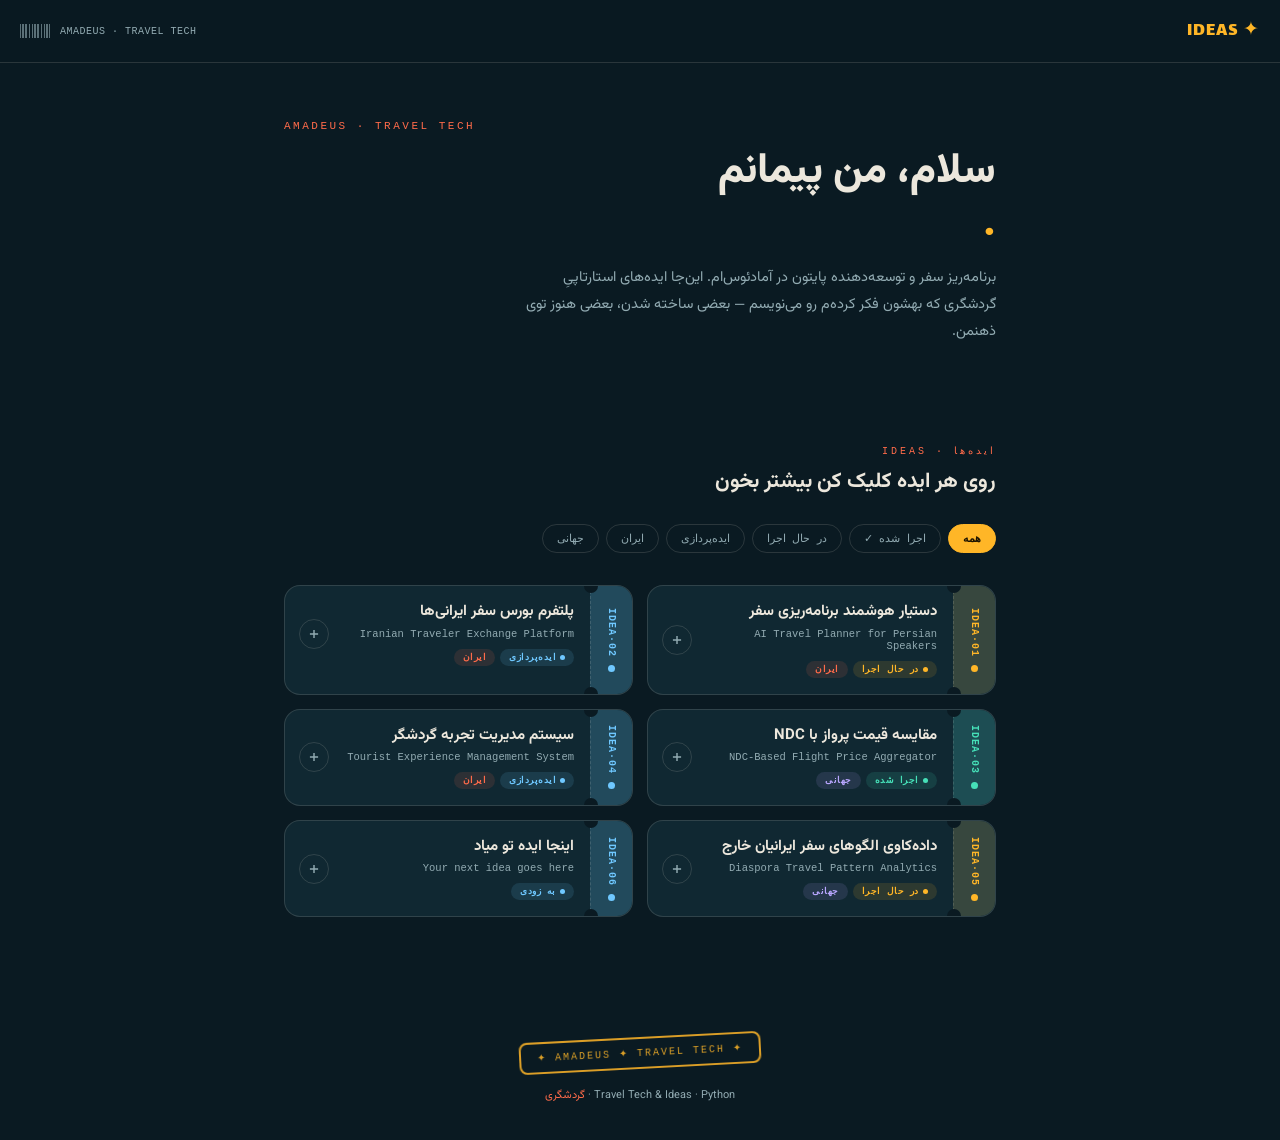
==== Peyman-redesigned.html @ 074d9f79 "Add files via upload" ====
<!DOCTYPE html>
<html lang="fa" dir="rtl">
<head>
<meta charset="UTF-8">
<meta name="viewport" content="width=device-width, initial-scale=1.0">
<title>ایده‌های گردشگری | Travel Ideas</title>
<link rel="preconnect" href="https://fonts.bunny.net">
<link href="https://fonts.bunny.net/css?family=vazirmatn:300,400,500,600,700,800,900|lalezar:400|jetbrains-mono:400,500,600,700" rel="stylesheet">
<style>
  *, *::before, *::after { box-sizing: border-box; margin: 0; padding: 0; }

  :root {
    /* ── color tokens ── */
    --ink:        #0A1A22;   /* page base — deep teal-ink, not black */
    --ink-2:      #102832;   /* card / panel surface */
    --ink-3:      #163542;   /* raised surface — ticker, stub */
    --paper:      #F2ECDC;   /* ticket-stub paper accent */
    --paper-ink:  #1C2A22;   /* text on paper */
    --amber:      #FFB627;   /* primary accent — FIDS amber */
    --coral:      #FF6B4A;   /* secondary accent — sunset coral */
    --mint:       #46E0B8;   /* status: live */
    --sky:        #6FC8FF;   /* status: idea */
    --lavender:   #B9A6FF;   /* geo: global */
    --text:       #ECE7DC;   /* primary text on dark */
    --muted:      #92ABB2;   /* secondary text on dark — AA-safe */
    --line:       rgba(236,231,220,0.14);
    --line-soft:  rgba(236,231,220,0.07);
  }

  html { scroll-behavior: smooth; }
  body {
    background: var(--ink);
    color: var(--text);
    font-family: 'Vazirmatn', Tahoma, 'Segoe UI', sans-serif;
    min-height: 100vh;
    overflow-x: hidden;
  }
  ::selection { background: var(--amber); color: #1C1300; }

  :focus-visible { outline: 2px solid var(--amber); outline-offset: 3px; border-radius: 4px; }

  .mono { font-family: 'JetBrains Mono', monospace; direction: ltr; unicode-bidi: isolate; }
  .stamp-font { font-family: 'Lalezar', sans-serif; }

  .wrap { max-width: 760px; margin: 0 auto; }

  /* ───────────────────── NAV ───────────────────── */
  nav {
    position: fixed; top: 0; left: 0; right: 0; z-index: 100;
    padding: 16px 20px;
    display: flex; justify-content: space-between; align-items: center;
    background: rgba(10,26,34,0.82);
    backdrop-filter: blur(14px);
    border-bottom: 1px solid var(--line);
  }
  .nav-logo {
    font-family: 'Lalezar', sans-serif;
    font-size: 19px;
    letter-spacing: 1px;
    color: var(--amber);
    display: flex; align-items: center; gap: 8px;
  }
  .nav-right { display: flex; align-items: center; gap: 10px; }
  .nav-role {
    font-family: 'JetBrains Mono', monospace;
    font-size: 10px;
    color: var(--muted);
    letter-spacing: 0.5px;
    direction: ltr;
  }
  .barcode {
    width: 30px; height: 14px;
    background-image: repeating-linear-gradient(90deg,
      var(--muted) 0 1px, transparent 1px 2px,
      var(--muted) 2px 4px, transparent 4px 5px,
      var(--muted) 5px 7px, transparent 7px 9px,
      var(--muted) 9px 10px, transparent 10px 12px);
    opacity: 0.6;
  }

  /* ───────────────────── HERO ───────────────────── */
  .hero { padding: 90px 20px 36px; position: relative; }

  .hero-eyebrow {
    font-size: 11px; letter-spacing: 2.5px; color: var(--coral);
    margin-bottom: 14px; display: block; opacity: 0;
    animation: fade-up 0.5s ease forwards 0.05s;
  }

  .status-dot-live { display:inline-block; width:6px; height:6px; border-radius:50%; background: var(--mint); margin-inline-end: 5px; }
  .status-dot-pulse { animation: blink 1.3s ease infinite; }

  .hero-title {
    font-size: clamp(28px, 8vw, 42px);
    font-weight: 800;
    line-height: 1.25;
    margin-bottom: 14px;
  }
  .hero-title .line { display: block; overflow: hidden; }
  .hero-title .line span {
    display: block; opacity: 0; transform: translateY(60%);
    animation: slide-up 0.55s cubic-bezier(0.16,1,0.3,1) forwards 0.15s;
  }
  .hero-title .accent { color: var(--amber); }

  @keyframes slide-up { to { opacity: 1; transform: translateY(0); } }
  @keyframes fade-up { from { opacity: 0; transform: translateY(10px); } to { opacity: 1; transform: translateY(0); } }

  .hero-desc {
    font-size: 14.5px; color: var(--muted); line-height: 1.85;
    max-width: 480px;
    opacity: 0; animation: fade-up 0.55s ease forwards 0.35s;
  }

  @keyframes blink { 0%,100% { opacity: 1; } 50% { opacity: 0.25; } }

  /* ───────────────────── IDEAS SECTION ───────────────────── */
  .ideas-section { padding: 50px 20px 70px; }
  .section-header { margin-bottom: 26px; }
  .section-eyebrow { font-family: 'JetBrains Mono', monospace; font-size: 10px; letter-spacing: 3px; color: var(--coral); text-transform: uppercase; margin-bottom: 8px; }
  .section-title { font-size: 21px; font-weight: 700; }

  .filter-tabs { display: flex; gap: 7px; margin-bottom: 26px; overflow-x: auto; padding-bottom: 6px; scrollbar-width: none; }
  .filter-tabs::-webkit-scrollbar { display: none; }
  .filter-tab {
    font-family: 'JetBrains Mono', monospace; font-size: 11px; padding: 7px 14px;
    border-radius: 100px; border: 1px solid var(--line); color: var(--muted);
    background: transparent; cursor: pointer; white-space: nowrap; transition: all 0.2s ease;
  }
  .filter-tab:hover { border-color: var(--amber); color: var(--text); }
  .filter-tab.active { background: var(--amber); border-color: var(--amber); color: #1C1300; font-weight: 600; }
  .filter-tab[data-filter="live"].active { background: var(--mint); border-color: var(--mint); color: #06251D; }
  .filter-tab[data-filter="wip"].active { background: var(--amber); border-color: var(--amber); color: #1C1300; }
  .filter-tab[data-filter="idea"].active { background: var(--sky); border-color: var(--sky); color: #07212F; }
  .filter-tab[data-filter="iran"].active { background: var(--coral); border-color: var(--coral); color: #2A0D04; }
  .filter-tab[data-filter="global"].active { background: var(--lavender); border-color: var(--lavender); color: #1C1233; }

  .ideas-list { display: flex; flex-direction: column; gap: 14px; }

  /* ── boarding-pass idea card ── */
  .idea-card {
    --status-color: var(--sky);
    display: flex;
    background: var(--ink-2);
    border: 1px solid var(--line);
    border-radius: 16px;
    overflow: hidden;
    transition: border-color 0.25s ease, transform 0.25s ease, box-shadow 0.25s ease;
  }
  .idea-card[data-status="live"] { --status-color: var(--mint); }
  .idea-card[data-status="wip"]  { --status-color: var(--amber); }
  .idea-card[data-status="idea"] { --status-color: var(--sky); }

  .idea-card:hover { border-color: var(--status-color); transform: translateY(-2px); box-shadow: 0 10px 28px -14px rgba(0,0,0,0.55); }
  .idea-card.open { border-color: var(--status-color); }

  .idea-stub {
    flex: 0 0 42px;
    background: color-mix(in srgb, var(--status-color) 14%, var(--ink-3));
    display: flex; flex-direction: column; align-items: center; justify-content: center; gap: 8px;
    position: relative;
    border-inline-end: 1px dashed var(--line);
  }
  .idea-stub::before, .idea-stub::after {
    content: ""; position: absolute; inset-inline-end: -7px; width: 14px; height: 14px;
    background: var(--ink); border-radius: 50%;
  }
  .idea-stub::before { top: -7px; }
  .idea-stub::after { bottom: -7px; }
  .stub-code {
    font-family: 'JetBrains Mono', monospace; font-size: 10px; font-weight: 600;
    color: var(--status-color); writing-mode: vertical-rl; text-orientation: mixed;
    letter-spacing: 1px;
  }
  .stub-dot { width: 7px; height: 7px; border-radius: 50%; background: var(--status-color); flex-shrink: 0; }
  .stub-dot.pulse { animation: blink 1.2s ease infinite; }

  .idea-main { flex: 1; min-width: 0; }
  .idea-header { padding: 16px 16px 16px 14px; display: flex; align-items: center; gap: 12px; cursor: pointer; user-select: none; }
  .idea-meta { flex: 1; min-width: 0; }
  .idea-title { font-size: 15px; font-weight: 700; line-height: 1.35; margin-bottom: 5px; }
  .idea-title-en { font-family: 'JetBrains Mono', monospace; font-size: 10.5px; color: var(--muted); }
  .idea-badges { display: flex; flex-wrap: wrap; gap: 5px; margin-top: 9px; }

  .badge {
    display: inline-flex; align-items: center; gap: 4px;
    font-family: 'JetBrains Mono', monospace; font-size: 9px; letter-spacing: 0.5px;
    padding: 3px 9px; border-radius: 100px; font-weight: 600; text-transform: uppercase;
  }
  .badge-dot { width: 5px; height: 5px; border-radius: 50%; display: inline-block; }
  .badge-live { background: rgba(70,224,184,0.12); color: var(--mint); }
  .badge-live .badge-dot { background: var(--mint); }
  .badge-wip { background: rgba(255,182,39,0.12); color: var(--amber); }
  .badge-wip .badge-dot { background: var(--amber); animation: blink 1s ease infinite; }
  .badge-idea { background: rgba(111,200,255,0.12); color: var(--sky); }
  .badge-idea .badge-dot { background: var(--sky); }
  .badge-iran { background: rgba(255,107,74,0.12); color: var(--coral); }
  .badge-global { background: rgba(185,166,255,0.12); color: var(--lavender); }

  .idea-toggle {
    width: 30px; height: 30px; border-radius: 50%;
    border: 1px solid var(--line); display: flex; align-items: center; justify-content: center;
    flex-shrink: 0; transition: all 0.3s ease; color: var(--muted);
  }
  .idea-card.open .idea-toggle { background: var(--status-color); border-color: var(--status-color); color: #0A1A22; transform: rotate(45deg); }
  .idea-toggle svg { width: 14px; height: 14px; }

  .idea-body { display: grid; grid-template-rows: 0fr; transition: grid-template-rows 0.4s cubic-bezier(0.16,1,0.3,1); }
  .idea-body.open { grid-template-rows: 1fr; }
  .idea-body-inner { overflow: hidden; min-height: 0; padding: 0 16px 0 14px; }
  .idea-body.open .idea-body-inner { padding-bottom: 20px; padding-top: 16px; border-top: 1px solid var(--line-soft); }
  .idea-body-text { font-size: 13.5px; line-height: 1.85; color: rgba(236,231,220,0.82); margin-bottom: 13px; }
  .idea-body-en {
    font-family: 'JetBrains Mono', monospace; font-size: 11.5px; color: var(--muted); line-height: 1.7;
    padding-top: 12px; border-top: 1px solid var(--line-soft); direction: ltr; text-align: left;
  }

  /* ───────────────────── FOOTER ───────────────────── */
  footer { padding: 50px 24px 40px; text-align: center; }
  .stamp {
    display: inline-flex; align-items: center; gap: 8px;
    border: 2px solid var(--amber); border-radius: 8px;
    padding: 8px 16px; transform: rotate(-3deg);
    font-family: 'JetBrains Mono', monospace; font-size: 10px; letter-spacing: 2px;
    color: var(--amber); text-transform: uppercase; margin-bottom: 18px;
    opacity: 0.85;
  }
  .footer-line { font-size: 11px; color: var(--muted); }
  .footer-accent { color: var(--coral); }

  @media (prefers-reduced-motion: reduce) {
    *, *::before, *::after { animation-duration: 0.01ms !important; animation-iteration-count: 1 !important; }
  }

  /* ───────────────────── DESKTOP ───────────────────── */
  @media (min-width: 760px) {
    .hero, .ideas-section { padding-left: 0; padding-right: 0; }
    .hero { padding: 120px 0 50px; }
    .hero .wrap, .ideas-section .wrap { padding: 0 24px; }
    .ideas-list { display: grid; grid-template-columns: 1fr 1fr; gap: 14px; }
  }
</style>
</head>
<body>

<nav>
  <div class="nav-logo">✦ IDEAS</div>
  <div class="nav-right">
    <span class="nav-role">AMADEUS · TRAVEL TECH</span>
    <span class="barcode"></span>
  </div>
</nav>

<section class="hero">
  <div class="wrap">

    <span class="hero-eyebrow mono">AMADEUS · TRAVEL TECH</span>

    <h1 class="hero-title">
      <div class="line"><span>سلام، من پیمانم<span class="accent">.</span></span></div>
    </h1>

    <p class="hero-desc">برنامه‌ریز سفر و توسعه‌دهنده پایتون در آمادئوس‌ام. این‌جا ایده‌های استارتاپیِ گردشگری که بهشون فکر کرده‌م رو می‌نویسم — بعضی ساخته شدن، بعضی هنوز توی ذهنمن.</p>

  </div>
</section>

<section class="ideas-section">
  <div class="wrap">
    <div class="section-header">
      <div class="section-eyebrow">ایده‌ها · Ideas</div>
      <h2 class="section-title">روی هر ایده کلیک کن بیشتر بخون</h2>
    </div>

    <div class="filter-tabs">
      <button class="filter-tab active" data-filter="all" onclick="filterIdeas('all', this)">همه</button>
      <button class="filter-tab" data-filter="live" onclick="filterIdeas('live', this)">اجرا شده ✓</button>
      <button class="filter-tab" data-filter="wip" onclick="filterIdeas('wip', this)">در حال اجرا</button>
      <button class="filter-tab" data-filter="idea" onclick="filterIdeas('idea', this)">ایده‌پردازی</button>
      <button class="filter-tab" data-filter="iran" onclick="filterIdeas('iran', this)">ایران</button>
      <button class="filter-tab" data-filter="global" onclick="filterIdeas('global', this)">جهانی</button>
    </div>

    <div class="ideas-list" id="ideas-list">

      <div class="idea-card" data-status="wip" data-geo="iran">
        <div class="idea-stub"><span class="stub-code mono">IDEA·01</span><span class="stub-dot pulse"></span></div>
        <div class="idea-main">
          <div class="idea-header" onclick="toggleCard(this.parentElement.parentElement)">
            <div class="idea-meta">
              <div class="idea-title">دستیار هوشمند برنامه‌ریزی سفر</div>
              <div class="idea-title-en">AI Travel Planner for Persian Speakers</div>
              <div class="idea-badges">
                <span class="badge badge-wip"><span class="badge-dot"></span>در حال اجرا</span>
                <span class="badge badge-iran">ایران</span>
              </div>
            </div>
            <div class="idea-toggle">
              <svg viewBox="0 0 24 24" fill="none" stroke="currentColor" stroke-width="2.5">
                <line x1="12" y1="5" x2="12" y2="19"/><line x1="5" y1="12" x2="19" y2="12"/>
              </svg>
            </div>
          </div>
          <div class="idea-body">
            <div class="idea-body-inner">
              <p class="idea-body-text">یه چت‌بات فارسی که با استفاده از Amadeus API و مدل‌های زبانی بزرگ، برنامه سفر شخصی‌سازی‌شده میده. کاربر بگه «یه هفته اروپا با بودجه متوسط» — سیستم بلیط، هتل، و اکتیویتی رو پیشنهاد میده.</p>
              <p class="idea-body-en">A Persian-language AI travel assistant leveraging Amadeus APIs + LLMs. User inputs trip intent in natural language; system returns full itinerary with flights, hotels, and activities. Core stack: Python, FastAPI, Claude/GPT, Amadeus Travel SDK.</p>
            </div>
          </div>
        </div>
      </div>

      <div class="idea-card" data-status="idea" data-geo="iran">
        <div class="idea-stub"><span class="stub-code mono">IDEA·02</span><span class="stub-dot"></span></div>
        <div class="idea-main">
          <div class="idea-header" onclick="toggleCard(this.parentElement.parentElement)">
            <div class="idea-meta">
              <div class="idea-title">پلتفرم بورس سفر ایرانی‌ها</div>
              <div class="idea-title-en">Iranian Traveler Exchange Platform</div>
              <div class="idea-badges">
                <span class="badge badge-idea"><span class="badge-dot"></span>ایده‌پردازی</span>
                <span class="badge badge-iran">ایران</span>
              </div>
            </div>
            <div class="idea-toggle">
              <svg viewBox="0 0 24 24" fill="none" stroke="currentColor" stroke-width="2.5">
                <line x1="12" y1="5" x2="12" y2="19"/><line x1="5" y1="12" x2="19" y2="12"/>
              </svg>
            </div>
          </div>
          <div class="idea-body">
            <div class="idea-body-inner">
              <p class="idea-body-text">مارکت‌پلیسی که مسافرین ایرانی بتونن بلیط، هتل، یا تور نیمه‌کاره‌شون رو به هم بفروشن. مثل دیوار برای سفر — با سیستم اعتبارسنجی و پرداخت امن داخلی.</p>
              <p class="idea-body-en">A peer-to-peer travel exchange where Iranian travelers can resell unused bookings — flights, hotels, tour packages — to other users. Think "Viagogo for Iranian travel" with verified listings and escrow-style payments.</p>
            </div>
          </div>
        </div>
      </div>

      <div class="idea-card" data-status="live" data-geo="global">
        <div class="idea-stub"><span class="stub-code mono">IDEA·03</span><span class="stub-dot"></span></div>
        <div class="idea-main">
          <div class="idea-header" onclick="toggleCard(this.parentElement.parentElement)">
            <div class="idea-meta">
              <div class="idea-title">مقایسه قیمت پرواز با NDC</div>
              <div class="idea-title-en">NDC-Based Flight Price Aggregator</div>
              <div class="idea-badges">
                <span class="badge badge-live"><span class="badge-dot"></span>اجرا شده</span>
                <span class="badge badge-global">جهانی</span>
              </div>
            </div>
            <div class="idea-toggle">
              <svg viewBox="0 0 24 24" fill="none" stroke="currentColor" stroke-width="2.5">
                <line x1="12" y1="5" x2="12" y2="19"/><line x1="5" y1="12" x2="19" y2="12"/>
              </svg>
            </div>
          </div>
          <div class="idea-body">
            <div class="idea-body-inner">
              <p class="idea-body-text">موتور جستجوی پرواز که از NDC مستقیماً با ایرلاین‌ها ارتباط میگیره و قیمت‌های اکسکلوسیو نشون میده که در GDS سنتی نیستن. نمونه‌های مشابه: Dohop، Kiwi.com</p>
              <p class="idea-body-en">A flight search engine using IATA NDC standard to connect directly with airlines, surfacing exclusive fares unavailable in traditional GDS channels. This model is live globally — companies like Dohop and Kiwi already operate here. The opportunity: build for underserved markets.</p>
            </div>
          </div>
        </div>
      </div>

      <div class="idea-card" data-status="idea" data-geo="iran">
        <div class="idea-stub"><span class="stub-code mono">IDEA·04</span><span class="stub-dot"></span></div>
        <div class="idea-main">
          <div class="idea-header" onclick="toggleCard(this.parentElement.parentElement)">
            <div class="idea-meta">
              <div class="idea-title">سیستم مدیریت تجربه گردشگر</div>
              <div class="idea-title-en">Tourist Experience Management System</div>
              <div class="idea-badges">
                <span class="badge badge-idea"><span class="badge-dot"></span>ایده‌پردازی</span>
                <span class="badge badge-iran">ایران</span>
              </div>
            </div>
            <div class="idea-toggle">
              <svg viewBox="0 0 24 24" fill="none" stroke="currentColor" stroke-width="2.5">
                <line x1="12" y1="5" x2="12" y2="19"/><line x1="5" y1="12" x2="19" y2="12"/>
              </svg>
            </div>
          </div>
          <div class="idea-body">
            <div class="idea-body-inner">
              <p class="idea-body-text">یه SaaS برای هتل‌ها و اقامتگاه‌های ایرانی که بتونن چرخه کامل مهمان رو مدیریت کنن: pre-arrival، check-in دیجیتال، در طول اقامت، و post-stay. با داشبورد تحلیل رضایت.</p>
              <p class="idea-body-en">SaaS platform for Iranian hotels and boutique stays: digital pre-arrival communication, contactless check-in, in-stay service requests via QR, and automated post-stay NPS collection. Stack: Python Django + React + WhatsApp Business API.</p>
            </div>
          </div>
        </div>
      </div>

      <div class="idea-card" data-status="wip" data-geo="global">
        <div class="idea-stub"><span class="stub-code mono">IDEA·05</span><span class="stub-dot pulse"></span></div>
        <div class="idea-main">
          <div class="idea-header" onclick="toggleCard(this.parentElement.parentElement)">
            <div class="idea-meta">
              <div class="idea-title">داده‌کاوی الگوهای سفر ایرانیان خارج</div>
              <div class="idea-title-en">Diaspora Travel Pattern Analytics</div>
              <div class="idea-badges">
                <span class="badge badge-wip"><span class="badge-dot"></span>در حال اجرا</span>
                <span class="badge badge-global">جهانی</span>
              </div>
            </div>
            <div class="idea-toggle">
              <svg viewBox="0 0 24 24" fill="none" stroke="currentColor" stroke-width="2.5">
                <line x1="12" y1="5" x2="12" y2="19"/><line x1="5" y1="12" x2="19" y2="12"/>
              </svg>
            </div>
          </div>
          <div class="idea-body">
            <div class="idea-body-inner">
              <p class="idea-body-text">تحلیل داده سفر ایرانیان مقیم خارج برای شناخت الگوهای بازگشت، مقصدهای محبوب، و فصل‌های پیک. این داده می‌تونه به ایرلاین‌ها و آژانس‌ها برای قیمت‌گذاری هدفمند کمک کنه.</p>
              <p class="idea-body-en">Mining anonymized booking and search data to map travel behaviors of the Iranian diaspora (3M+ in US/EU/Canada). Key insights: reunion travel patterns, optimal route bundling, price sensitivity curves. Built in Python: pandas, scikit-learn, Amadeus Analytics APIs.</p>
            </div>
          </div>
        </div>
      </div>

      <div class="idea-card" data-status="idea" data-geo="iran">
        <div class="idea-stub"><span class="stub-code mono">IDEA·06</span><span class="stub-dot"></span></div>
        <div class="idea-main">
          <div class="idea-header" onclick="toggleCard(this.parentElement.parentElement)">
            <div class="idea-meta">
              <div class="idea-title">اینجا ایده تو میاد</div>
              <div class="idea-title-en">Your next idea goes here</div>
              <div class="idea-badges">
                <span class="badge badge-idea"><span class="badge-dot"></span>به زودی</span>
              </div>
            </div>
            <div class="idea-toggle">
              <svg viewBox="0 0 24 24" fill="none" stroke="currentColor" stroke-width="2.5">
                <line x1="12" y1="5" x2="12" y2="19"/><line x1="5" y1="12" x2="19" y2="12"/>
              </svg>
            </div>
          </div>
          <div class="idea-body">
            <div class="idea-body-inner">
              <p class="idea-body-text">این کارت یه placeholder هست. هر ایده جدیدی که داری می‌تونی اضافه کنی. طراحی برای اسکیل کردن ساخته شده — فقط یه کارت جدید اضافه کن.</p>
              <p class="idea-body-en">Placeholder for your next idea. The design is built to scale — just duplicate a card block and update the content. No frameworks, no build tools, pure HTML/CSS/JS.</p>
            </div>
          </div>
        </div>
      </div>

    </div>
  </div>
</section>

<footer>
  <div class="stamp">✦ AMADEUS ✦ TRAVEL TECH ✦</div>
  <div class="footer-line">Travel Tech &amp; Ideas · Python · <span class="footer-accent">گردشگری</span></div>
</footer>

<script>
  function toggleCard(card) {
    const body = card.querySelector('.idea-body');
    const isOpen = card.classList.contains('open');
    document.querySelectorAll('.idea-card').forEach(c => {
      c.classList.remove('open');
      c.querySelector('.idea-body').classList.remove('open');
    });
    if (!isOpen) {
      card.classList.add('open');
      body.classList.add('open');
    }
  }

  function filterIdeas(filter, btn) {
    document.querySelectorAll('.filter-tab').forEach(t => t.classList.remove('active'));
    btn.classList.add('active');

    document.querySelectorAll('.idea-card').forEach(card => {
      const status = card.dataset.status;
      const geo = card.dataset.geo;
      let show = true;
      if (filter === 'live') show = status === 'live';
      else if (filter === 'wip') show = status === 'wip';
      else if (filter === 'idea') show = status === 'idea';
      else if (filter === 'iran') show = geo === 'iran';
      else if (filter === 'global') show = geo === 'global';

      card.style.display = show ? '' : 'none';
      card.classList.remove('open');
      card.querySelector('.idea-body').classList.remove('open');
    });
  }
</script>
</body>
</html>
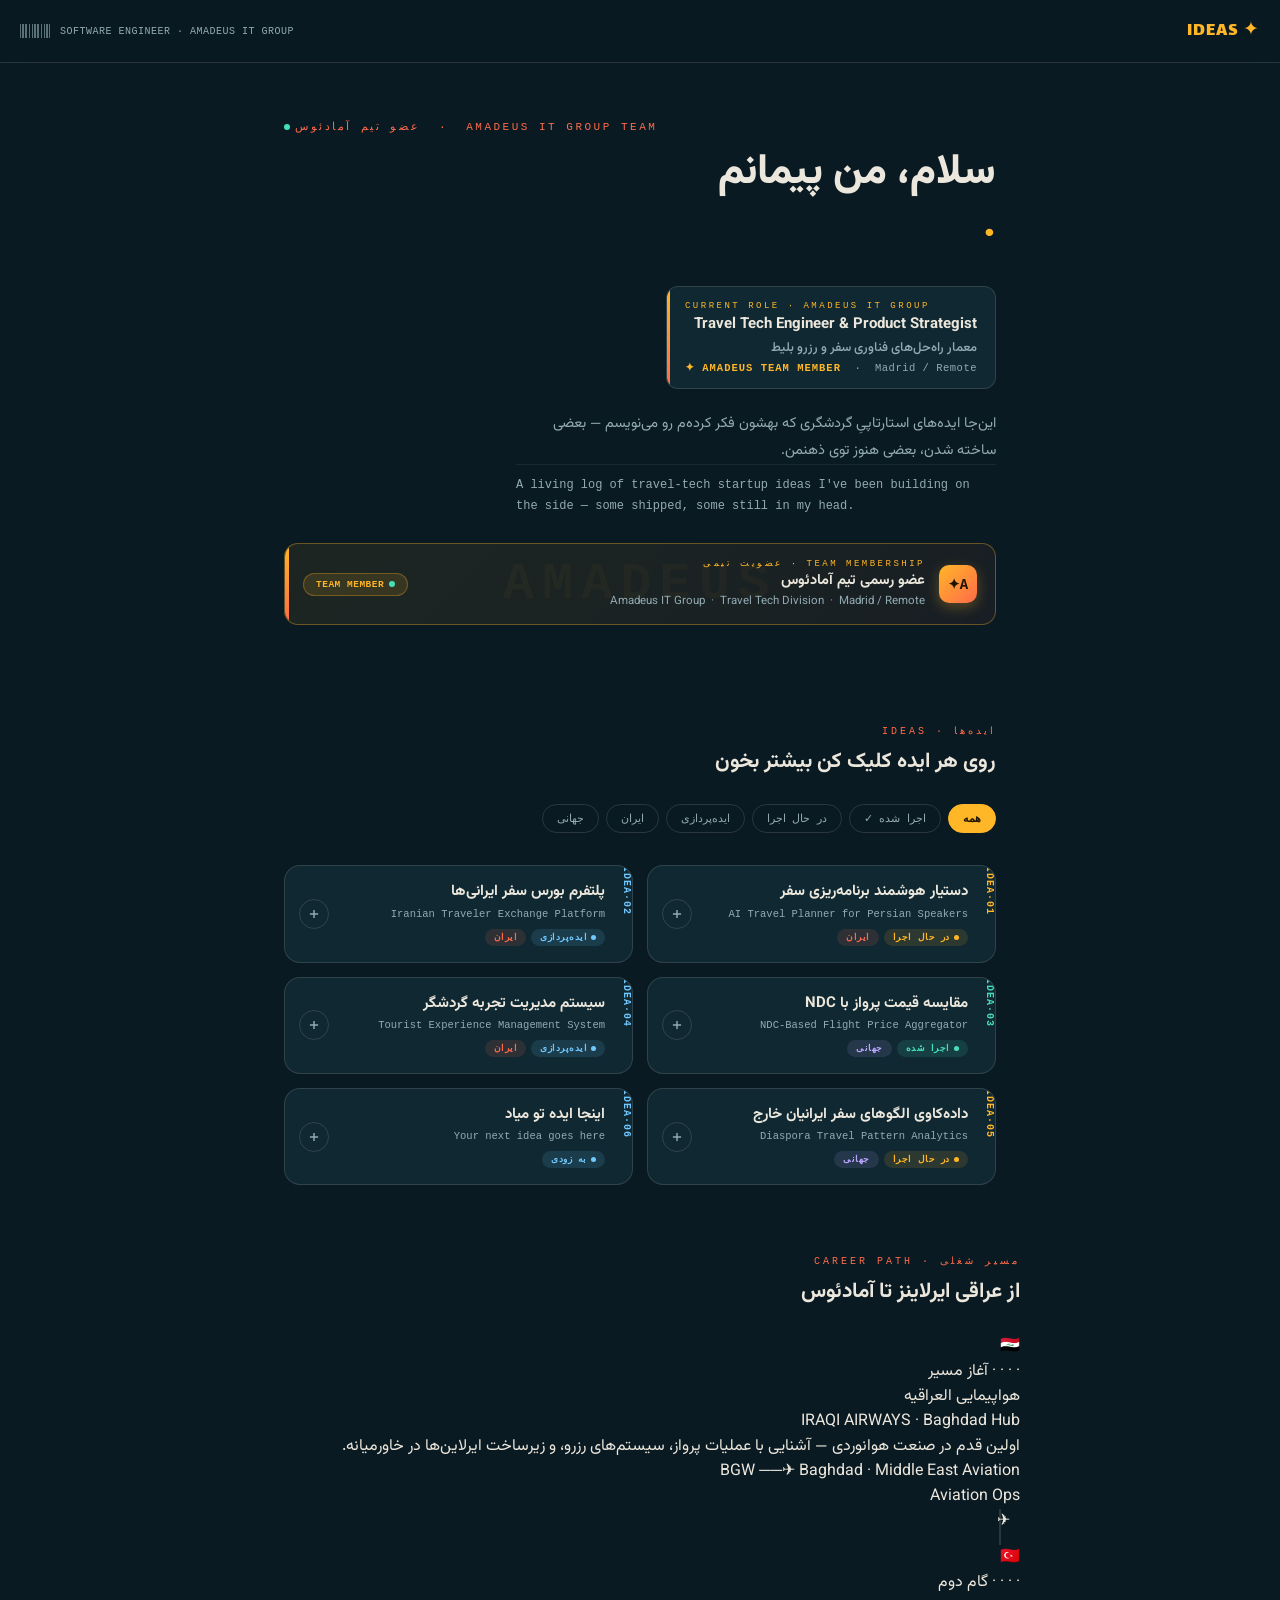
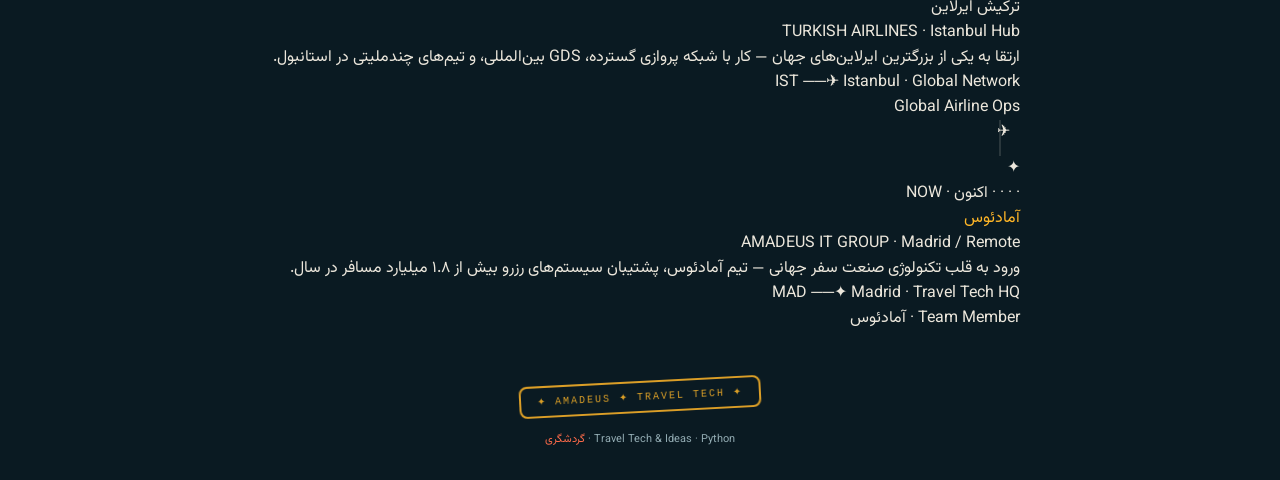
==== commit c23bab51: "Add files via upload" ====
--- a/Peyman-redesigned.html
+++ b/Peyman-redesigned.html
@@ -154,7 +154,119 @@
   .idea-card:hover { border-color: var(--status-color); transform: translateY(-2px); box-shadow: 0 10px 28px -14px rgba(0,0,0,0.55); }
   .idea-card.open { border-color: var(--status-color); }
 
-  .idea-stub {
+  .hero-role-card {
+    margin: 20px 0 22px;
+    display: inline-flex;
+    opacity: 0; animation: fade-up 0.55s ease forwards 0.25s;
+  }
+  .hero-role-inner {
+    border: 1px solid var(--line);
+    background: var(--ink-2);
+    border-radius: 12px;
+    padding: 14px 18px;
+    display: flex; flex-direction: column; gap: 4px;
+    position: relative;
+    overflow: hidden;
+  }
+  .hero-role-inner::before {
+    content: '';
+    position: absolute; left: 0; top: 0; bottom: 0; width: 3px;
+    background: linear-gradient(180deg, var(--amber), var(--coral));
+    border-radius: 3px 0 0 3px;
+  }
+  .hero-role-label {
+    font-size: 9px; letter-spacing: 2.5px; color: var(--amber); text-transform: uppercase;
+  }
+  .hero-role-title {
+    font-size: 15px; font-weight: 700; color: var(--text); line-height: 1.3;
+  }
+  .hero-role-title-fa {
+    font-size: 13px; font-weight: 500; color: var(--muted); line-height: 1.4;
+  }
+  .hero-role-company {
+    font-size: 10.5px; color: var(--muted); letter-spacing: 0.5px;
+  }
+
+  .amadeus-badge {
+    color: var(--amber);
+    font-weight: 600;
+    letter-spacing: 1px;
+  }
+
+  /* ───────────────────── AMADEUS TEAM BANNER ───────────────────── */
+  .amadeus-team-banner {
+    margin: 26px 0 0;
+    opacity: 0; animation: fade-up 0.6s ease forwards 0.45s;
+  }
+  .amadeus-team-inner {
+    display: flex; align-items: center; gap: 14px;
+    background: linear-gradient(135deg, rgba(255,182,39,0.08) 0%, rgba(255,107,74,0.06) 100%);
+    border: 1px solid rgba(255,182,39,0.35);
+    border-radius: 14px;
+    padding: 14px 18px;
+    position: relative;
+    overflow: hidden;
+  }
+  .amadeus-team-inner::before {
+    content: '';
+    position: absolute; left: 0; top: 0; bottom: 0; width: 4px;
+    background: linear-gradient(180deg, var(--amber) 0%, var(--coral) 100%);
+    border-radius: 4px 0 0 4px;
+  }
+  .amadeus-team-inner::after {
+    content: 'AMADEUS';
+    position: absolute; left: 50%; top: 50%; transform: translate(-50%,-50%);
+    font-family: 'JetBrains Mono', monospace;
+    font-size: 52px; font-weight: 700; letter-spacing: 8px;
+    color: rgba(255,182,39,0.04);
+    pointer-events: none; white-space: nowrap;
+  }
+  .amadeus-logo-mark {
+    width: 38px; height: 38px; flex-shrink: 0;
+    background: linear-gradient(135deg, var(--amber), var(--coral));
+    border-radius: 10px;
+    display: flex; align-items: center; justify-content: center;
+    font-family: 'JetBrains Mono', monospace;
+    font-size: 14px; font-weight: 700; color: #1C1300;
+    box-shadow: 0 4px 14px rgba(255,182,39,0.3);
+    position: relative; z-index: 1;
+  }
+  .amadeus-team-text { flex: 1; position: relative; z-index: 1; }
+  .amadeus-team-label {
+    font-family: 'JetBrains Mono', monospace;
+    font-size: 9px; letter-spacing: 2.5px; color: var(--amber);
+    text-transform: uppercase; margin-bottom: 3px;
+  }
+  .amadeus-team-title {
+    font-size: 14.5px; font-weight: 700; color: var(--text); line-height: 1.3;
+  }
+  .amadeus-team-subtitle {
+    font-size: 11.5px; color: var(--muted); margin-top: 2px; line-height: 1.5;
+  }
+  .amadeus-team-pill {
+    flex-shrink: 0; position: relative; z-index: 1;
+    display: inline-flex; align-items: center; gap: 5px;
+    background: rgba(255,182,39,0.12);
+    border: 1px solid rgba(255,182,39,0.3);
+    border-radius: 100px;
+    padding: 5px 12px;
+    font-family: 'JetBrains Mono', monospace;
+    font-size: 9.5px; font-weight: 600; color: var(--amber);
+    letter-spacing: 0.5px;
+  }
+  .amadeus-team-pill-dot {
+    width: 6px; height: 6px; border-radius: 50%;
+    background: var(--mint);
+    animation: blink 1.4s ease infinite;
+  }
+  .desc-en {
+    display: block;
+    font-family: 'JetBrains Mono', monospace; font-size: 12px; color: var(--muted);
+    direction: ltr; text-align: left; line-height: 1.75;
+    border-top: 1px solid var(--line-soft); padding-top: 10px;
+  }
+
+
     flex: 0 0 42px;
     background: color-mix(in srgb, var(--status-color) 14%, var(--ink-3));
     display: flex; flex-direction: column; align-items: center; justify-content: center; gap: 8px;
@@ -215,6 +327,137 @@
     padding-top: 12px; border-top: 1px solid var(--line-soft); direction: ltr; text-align: left;
   }
 
+  /* ───────────────────── CAREER STRIP ───────────────────── */
+  .career-strip {
+    padding: 0 20px 32px;
+  }
+  .career-strip-inner {
+    background: var(--ink-2);
+    border: 1px solid var(--line);
+    border-radius: 16px;
+    padding: 18px 20px 16px;
+    position: relative;
+    overflow: hidden;
+  }
+  .career-strip-label {
+    font-family: 'JetBrains Mono', monospace;
+    font-size: 9px; letter-spacing: 2.5px; color: var(--muted);
+    text-transform: uppercase; margin-bottom: 14px;
+    display: flex; align-items: center; gap: 6px;
+  }
+  .career-strip-label::after {
+    content: ''; flex: 1; height: 1px; background: var(--line);
+  }
+
+  /* horizontal track */
+  .career-track {
+    display: flex;
+    align-items: center;
+    gap: 0;
+    position: relative;
+  }
+
+  /* stop node */
+  .career-stop {
+    display: flex; flex-direction: column; align-items: center; gap: 6px;
+    flex-shrink: 0;
+    opacity: 0; transform: translateY(8px);
+    transition: opacity 0.5s ease, transform 0.5s ease;
+  }
+  .career-stop.vis { opacity: 1; transform: translateY(0); }
+
+  .career-icon {
+    width: 36px; height: 36px;
+    border-radius: 10px;
+    display: flex; align-items: center; justify-content: center;
+    font-size: 15px; font-weight: 700;
+    font-family: 'JetBrains Mono', monospace;
+    border: 1.5px solid transparent;
+    flex-shrink: 0;
+  }
+  .ci-iq {
+    background: rgba(0,130,220,0.12);
+    border-color: rgba(0,130,220,0.3);
+    color: #6FC8FF;
+  }
+  .ci-tk {
+    background: rgba(210,30,45,0.12);
+    border-color: rgba(210,30,45,0.3);
+    color: #FF8095;
+  }
+  .ci-am {
+    background: rgba(255,182,39,0.14);
+    border-color: rgba(255,182,39,0.45);
+    color: var(--amber);
+    box-shadow: 0 0 14px rgba(255,182,39,0.2);
+    position: relative;
+  }
+  .ci-am::after {
+    content: '';
+    position: absolute; inset: -5px;
+    border-radius: 14px;
+    border: 1px solid rgba(255,182,39,0.25);
+    animation: pulse-ring 2s ease infinite;
+  }
+
+  .career-name {
+    font-size: 10px; font-weight: 700;
+    text-align: center; line-height: 1.3;
+    white-space: nowrap;
+  }
+  .career-code {
+    font-family: 'JetBrains Mono', monospace;
+    font-size: 8.5px; color: var(--muted);
+    text-align: center;
+  }
+
+  /* connector line with animated plane */
+  .career-connector {
+    flex: 1;
+    position: relative;
+    height: 2px;
+    margin: 0 4px;
+    margin-bottom: 28px; /* align with icon center */
+    background: var(--line);
+    overflow: visible;
+  }
+  .career-connector::before {
+    content: '';
+    position: absolute; inset: 0;
+    background: linear-gradient(90deg, rgba(255,182,39,0) 0%, rgba(255,182,39,0.4) 100%);
+    border-radius: 2px;
+  }
+  /* travelling plane on connector */
+  .conn-plane {
+    position: absolute;
+    top: 50%; transform: translateY(-50%);
+    font-size: 12px;
+    filter: drop-shadow(0 0 4px rgba(255,182,39,0.8));
+    animation: fly-right 2.2s ease-in-out infinite;
+    opacity: 0;
+    direction: ltr;
+  }
+  .conn-plane.go { opacity: 1; }
+  .career-connector:nth-of-type(1) .conn-plane { animation-delay: 0s; }
+  .career-connector:nth-of-type(2) .conn-plane { animation-delay: 1.1s; }
+
+  @keyframes fly-right {
+    0%   { left: 0%;   opacity: 0; }
+    8%   { opacity: 1; }
+    88%  { opacity: 1; }
+    100% { left: 100%; opacity: 0; }
+  }
+  @keyframes pulse-ring {
+    0%   { transform: scale(1);   opacity: 0.7; }
+    70%  { transform: scale(1.18); opacity: 0; }
+    100% { transform: scale(1.18); opacity: 0; }
+  }
+
+  @media (min-width: 760px) {
+    .career-strip { padding-left: 0; padding-right: 0; }
+    .career-strip .wrap { padding: 0 24px; }
+  }
+
   /* ───────────────────── FOOTER ───────────────────── */
   footer { padding: 50px 24px 40px; text-align: center; }
   .stamp {
@@ -246,7 +489,7 @@
 <nav>
   <div class="nav-logo">✦ IDEAS</div>
   <div class="nav-right">
-    <span class="nav-role">AMADEUS · TRAVEL TECH</span>
+    <span class="nav-role">SOFTWARE ENGINEER · AMADEUS IT GROUP</span>
     <span class="barcode"></span>
   </div>
 </nav>
@@ -254,13 +497,43 @@
 <section class="hero">
   <div class="wrap">
 
-    <span class="hero-eyebrow mono">AMADEUS · TRAVEL TECH</span>
+    <span class="hero-eyebrow mono"><span class="status-dot-live status-dot-pulse"></span>عضو تیم آمادئوس &nbsp;·&nbsp; AMADEUS IT GROUP TEAM</span>
 
     <h1 class="hero-title">
       <div class="line"><span>سلام، من پیمانم<span class="accent">.</span></span></div>
     </h1>
 
-    <p class="hero-desc">برنامه‌ریز سفر و توسعه‌دهنده پایتون در آمادئوس‌ام. این‌جا ایده‌های استارتاپیِ گردشگری که بهشون فکر کرده‌م رو می‌نویسم — بعضی ساخته شدن، بعضی هنوز توی ذهنمن.</p>
+    <div class="hero-role-card">
+      <div class="hero-role-inner">
+        <div class="hero-role-label mono">CURRENT ROLE · AMADEUS IT GROUP</div>
+        <div class="hero-role-title">Travel Tech Engineer & Product Strategist</div>
+        <div class="hero-role-title-fa">معمار راه‌حل‌های فناوری سفر و رزرو بلیط</div>
+        <div class="hero-role-company mono">
+          <span class="amadeus-badge">✦ AMADEUS TEAM MEMBER</span>
+          &nbsp;·&nbsp; Madrid / Remote
+        </div>
+      </div>
+    </div>
+
+    <p class="hero-desc">
+      <span class="desc-fa">این‌جا ایده‌های استارتاپیِ گردشگری که بهشون فکر کرده‌م رو می‌نویسم — بعضی ساخته شدن، بعضی هنوز توی ذهنمن.</span>
+      <span class="desc-en">A living log of travel-tech startup ideas I've been building on the side — some shipped, some still in my head.</span>
+    </p>
+
+    <div class="amadeus-team-banner">
+      <div class="amadeus-team-inner">
+        <div class="amadeus-logo-mark">A✦</div>
+        <div class="amadeus-team-text">
+          <div class="amadeus-team-label">Team Membership · عضویت تیمی</div>
+          <div class="amadeus-team-title">عضو رسمی تیم آمادئوس</div>
+          <div class="amadeus-team-subtitle">Amadeus IT Group &nbsp;·&nbsp; Travel Tech Division &nbsp;·&nbsp; Madrid / Remote</div>
+        </div>
+        <div class="amadeus-team-pill">
+          <span class="amadeus-team-pill-dot"></span>
+          TEAM MEMBER
+        </div>
+      </div>
+    </div>
 
   </div>
 </section>
@@ -441,6 +714,88 @@
               <p class="idea-body-en">Placeholder for your next idea. The design is built to scale — just duplicate a card block and update the content. No frameworks, no build tools, pure HTML/CSS/JS.</p>
             </div>
           </div>
+        </div>
+      </div>
+
+    </div>
+  </div>
+</section>
+
+<section class="career-section">
+  <div class="wrap">
+    <div class="section-header">
+      <div class="section-eyebrow">مسیر شغلی · Career Path</div>
+      <h2 class="section-title">از عراقی ایرلاینز تا آمادئوس</h2>
+    </div>
+
+    <div class="timeline-track" id="timeline-track">
+
+      <!-- ✈ Iraqi Airways -->
+      <div class="timeline-item" data-delay="0">
+        <div style="position:relative; width:40px; flex-shrink:0;">
+          <div class="timeline-node node-iraqi">🇮🇶</div>
+        </div>
+        <div class="timeline-content">
+          <span class="timeline-year">· · · · آغاز مسیر</span>
+          <div class="timeline-company">هواپیمایی العراقیه</div>
+          <span class="timeline-company-en">IRAQI AIRWAYS · Baghdad Hub</span>
+          <div class="timeline-role">اولین قدم در صنعت هوانوردی — آشنایی با عملیات پرواز، سیستم‌های رزرو، و زیرساخت ایرلاین‌ها در خاورمیانه.</div>
+          <div class="timeline-route">
+            <span class="route-city">BGW</span>
+            <span class="route-arrow">──✈</span>
+            <span>Baghdad · Middle East Aviation</span>
+          </div>
+          <span class="timeline-tag tag-iraqi"><span class="tag-dot"></span>Aviation Ops</span>
+        </div>
+      </div>
+
+      <!-- plane between 1→2 -->
+      <div style="position:relative; height:36px; margin-right:10px;">
+        <div style="position:absolute; right:9px; top:0; bottom:0; width:2px; background:var(--line);"></div>
+        <div class="plane-anim" id="plane1" style="animation-delay:0s;">✈</div>
+      </div>
+
+      <!-- ✈ Turkish Airlines -->
+      <div class="timeline-item" data-delay="200">
+        <div style="position:relative; width:40px; flex-shrink:0;">
+          <div class="timeline-node node-turkish">🇹🇷</div>
+        </div>
+        <div class="timeline-content">
+          <span class="timeline-year">· · · · گام دوم</span>
+          <div class="timeline-company">ترکیش ایرلاین</div>
+          <span class="timeline-company-en">TURKISH AIRLINES · Istanbul Hub</span>
+          <div class="timeline-role">ارتقا به یکی از بزرگترین ایرلاین‌های جهان — کار با شبکه پروازی گسترده، GDS بین‌المللی، و تیم‌های چندملیتی در استانبول.</div>
+          <div class="timeline-route">
+            <span class="route-city">IST</span>
+            <span class="route-arrow">──✈</span>
+            <span>Istanbul · Global Network</span>
+          </div>
+          <span class="timeline-tag tag-turkish"><span class="tag-dot"></span>Global Airline Ops</span>
+        </div>
+      </div>
+
+      <!-- plane between 2→3 -->
+      <div style="position:relative; height:36px; margin-right:10px;">
+        <div style="position:absolute; right:9px; top:0; bottom:0; width:2px; background:var(--line);"></div>
+        <div class="plane-anim" id="plane2" style="animation-delay:1.25s;">✈</div>
+      </div>
+
+      <!-- ✈ Amadeus -->
+      <div class="timeline-item" data-delay="400">
+        <div style="position:relative; width:40px; flex-shrink:0;">
+          <div class="timeline-node node-amadeus">✦</div>
+        </div>
+        <div class="timeline-content">
+          <span class="timeline-year">· · · · اکنون · NOW</span>
+          <div class="timeline-company" style="color:var(--amber);">آمادئوس</div>
+          <span class="timeline-company-en">AMADEUS IT GROUP · Madrid / Remote</span>
+          <div class="timeline-role">ورود به قلب تکنولوژی صنعت سفر جهانی — تیم آمادئوس، پشتیبان سیستم‌های رزرو بیش از ۱.۸ میلیارد مسافر در سال.</div>
+          <div class="timeline-route">
+            <span class="route-city">MAD</span>
+            <span class="route-arrow">──✦</span>
+            <span>Madrid · Travel Tech HQ</span>
+          </div>
+          <span class="timeline-tag tag-amadeus"><span class="tag-dot"></span>Team Member · آمادئوس</span>
         </div>
       </div>
 
@@ -486,6 +841,38 @@
       card.querySelector('.idea-body').classList.remove('open');
     });
   }
+
+  /* ── Timeline scroll-reveal ── */
+  const timelineItems = document.querySelectorAll('.timeline-item');
+  const planes = document.querySelectorAll('.plane-anim');
+
+  const revealObserver = new IntersectionObserver((entries) => {
+    entries.forEach(entry => {
+      if (entry.isIntersecting) {
+        const delay = parseInt(entry.target.dataset.delay || 0);
+        setTimeout(() => {
+          entry.target.classList.add('visible');
+        }, delay);
+        revealObserver.unobserve(entry.target);
+      }
+    });
+  }, { threshold: 0.15 });
+
+  timelineItems.forEach(item => revealObserver.observe(item));
+
+  /* activate plane animations when timeline section enters viewport */
+  const trackObserver = new IntersectionObserver((entries) => {
+    entries.forEach(entry => {
+      if (entry.isIntersecting) {
+        planes.forEach(p => p.classList.add('active'));
+      } else {
+        planes.forEach(p => p.classList.remove('active'));
+      }
+    });
+  }, { threshold: 0.1 });
+
+  const track = document.getElementById('timeline-track');
+  if (track) trackObserver.observe(track);
 </script>
 </body>
 </html>
